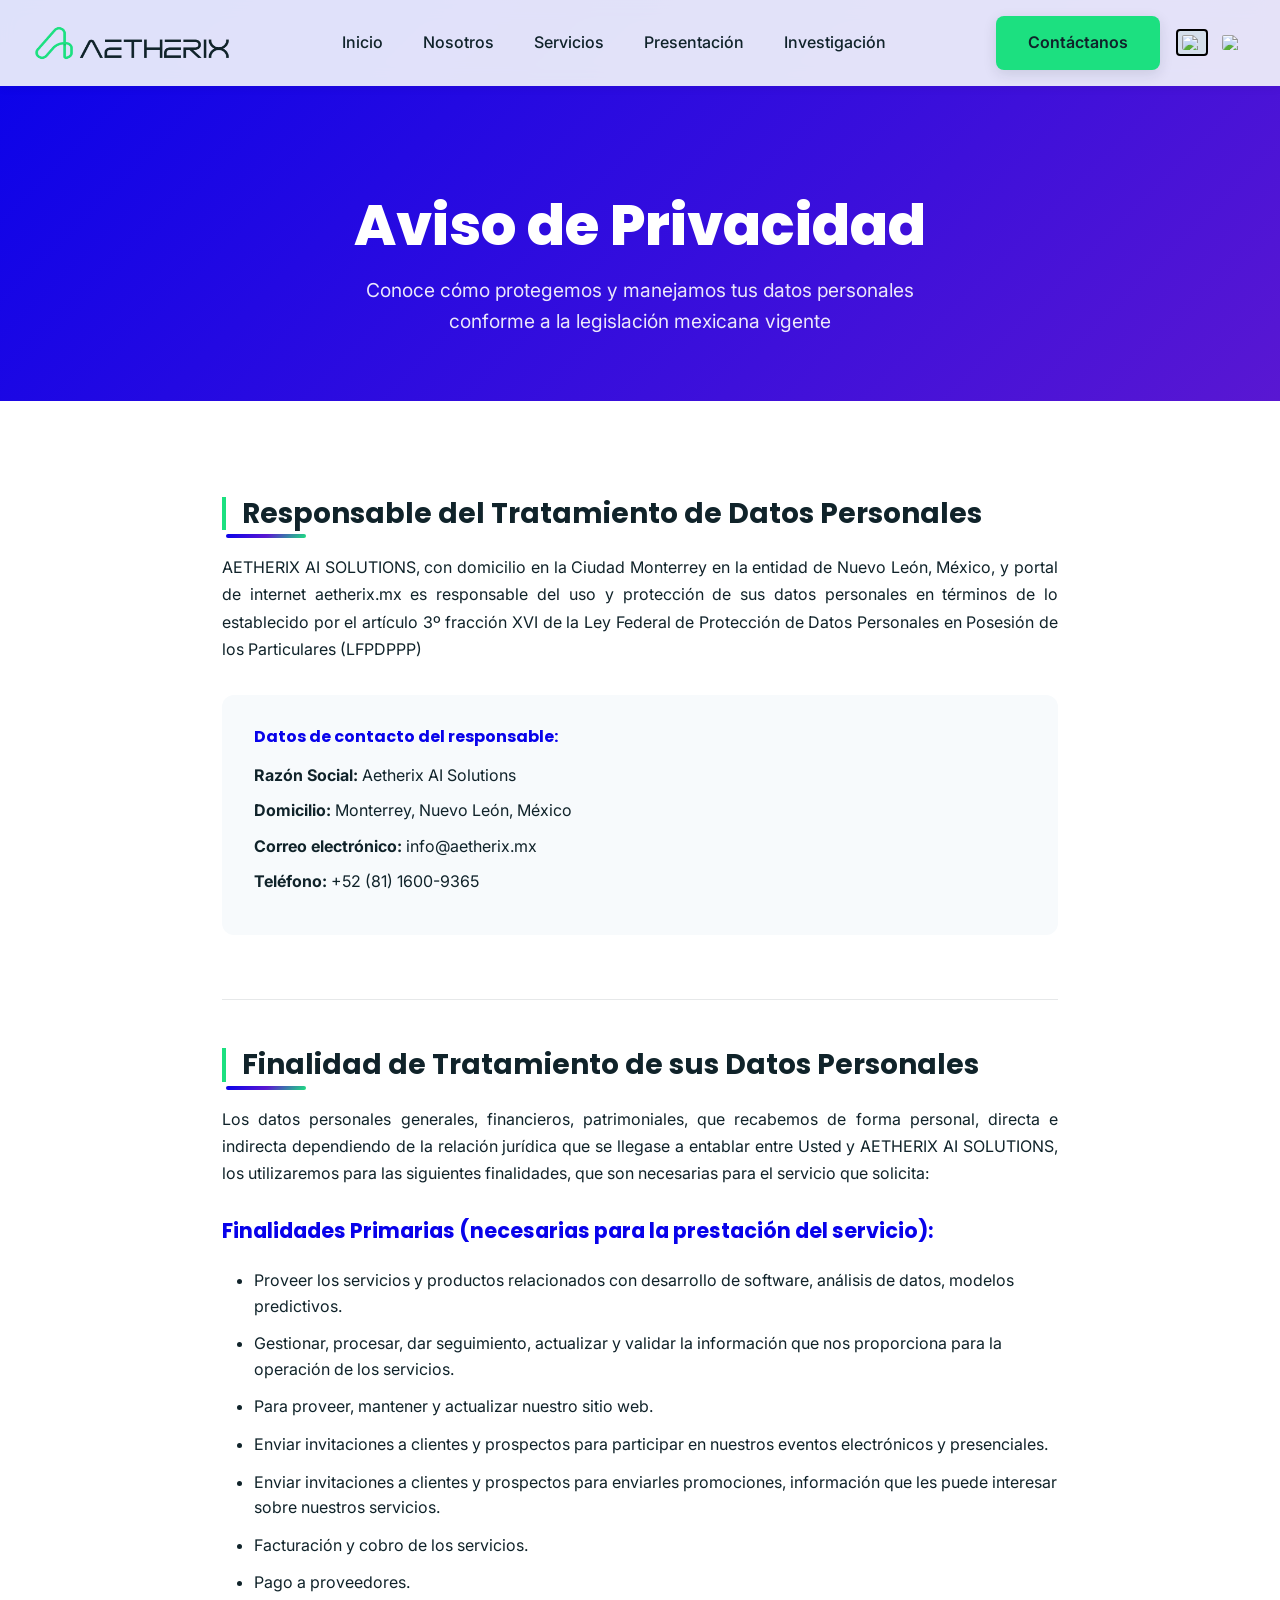
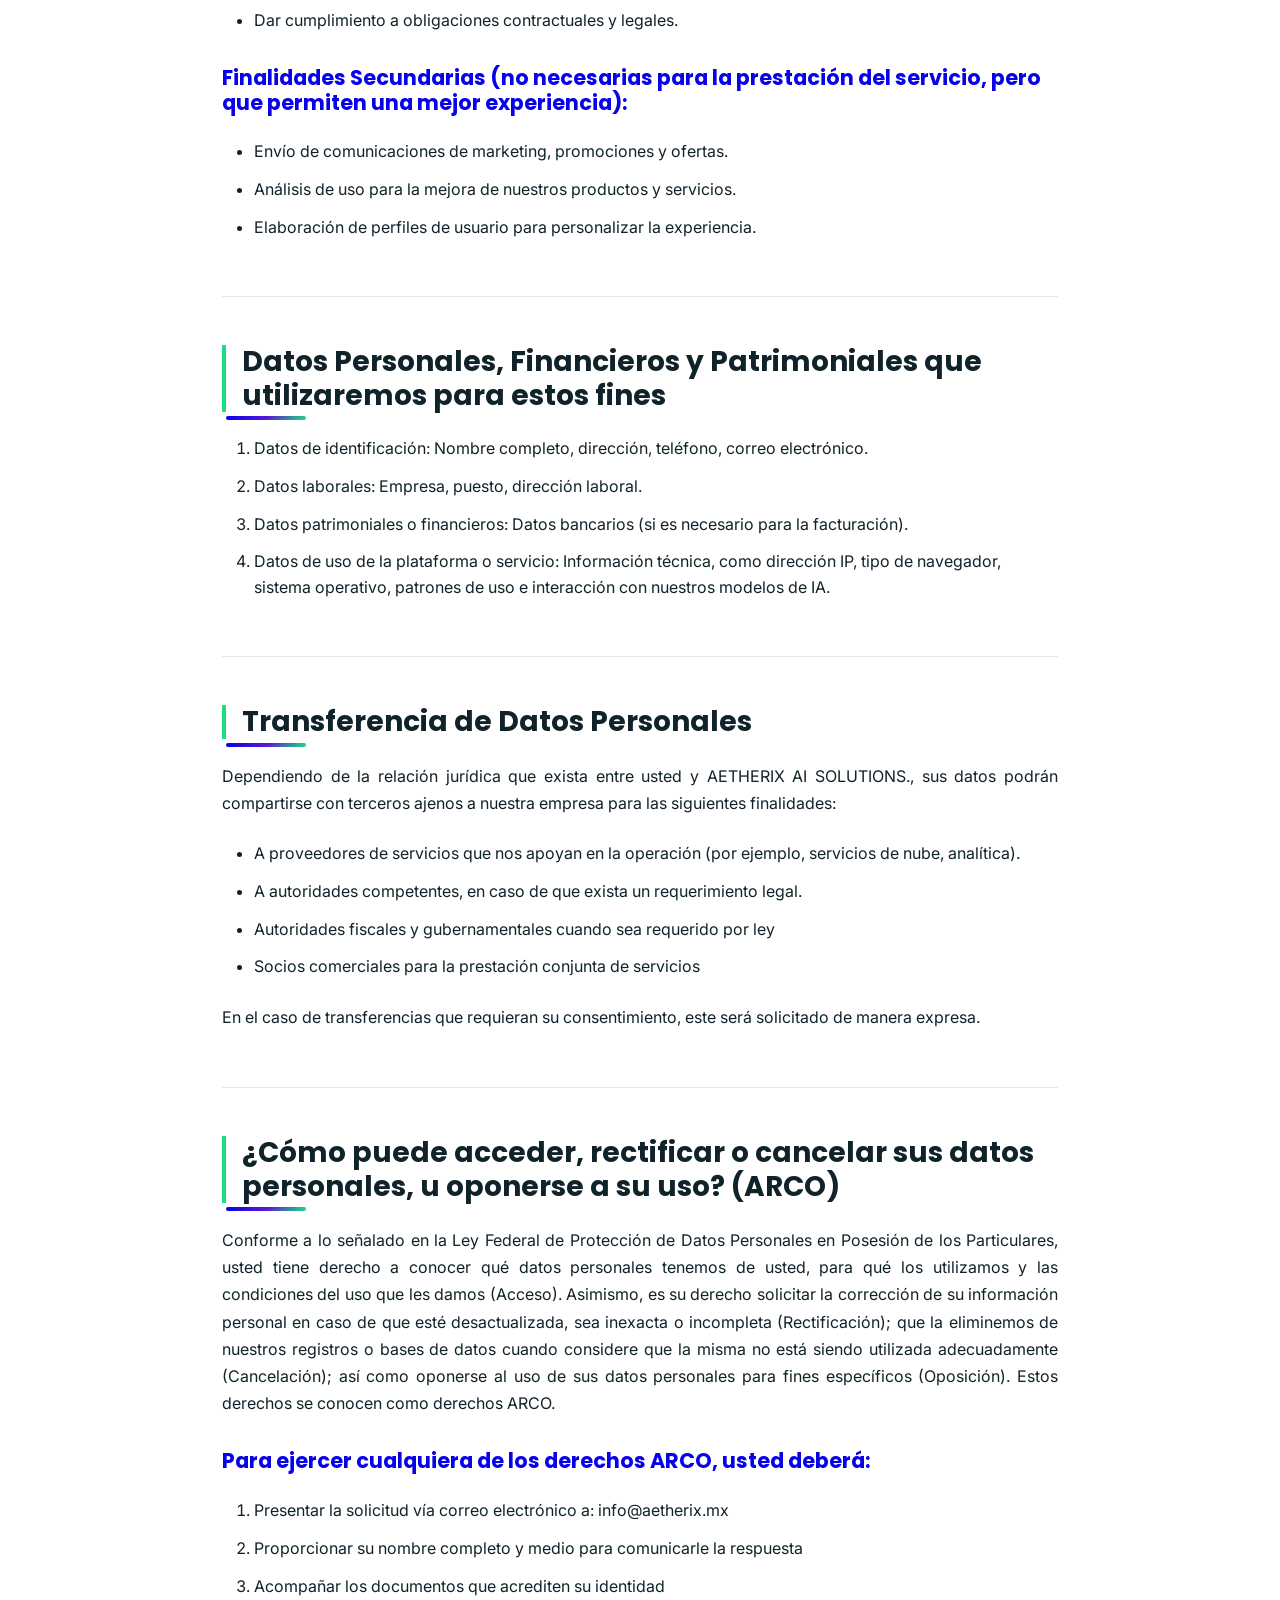
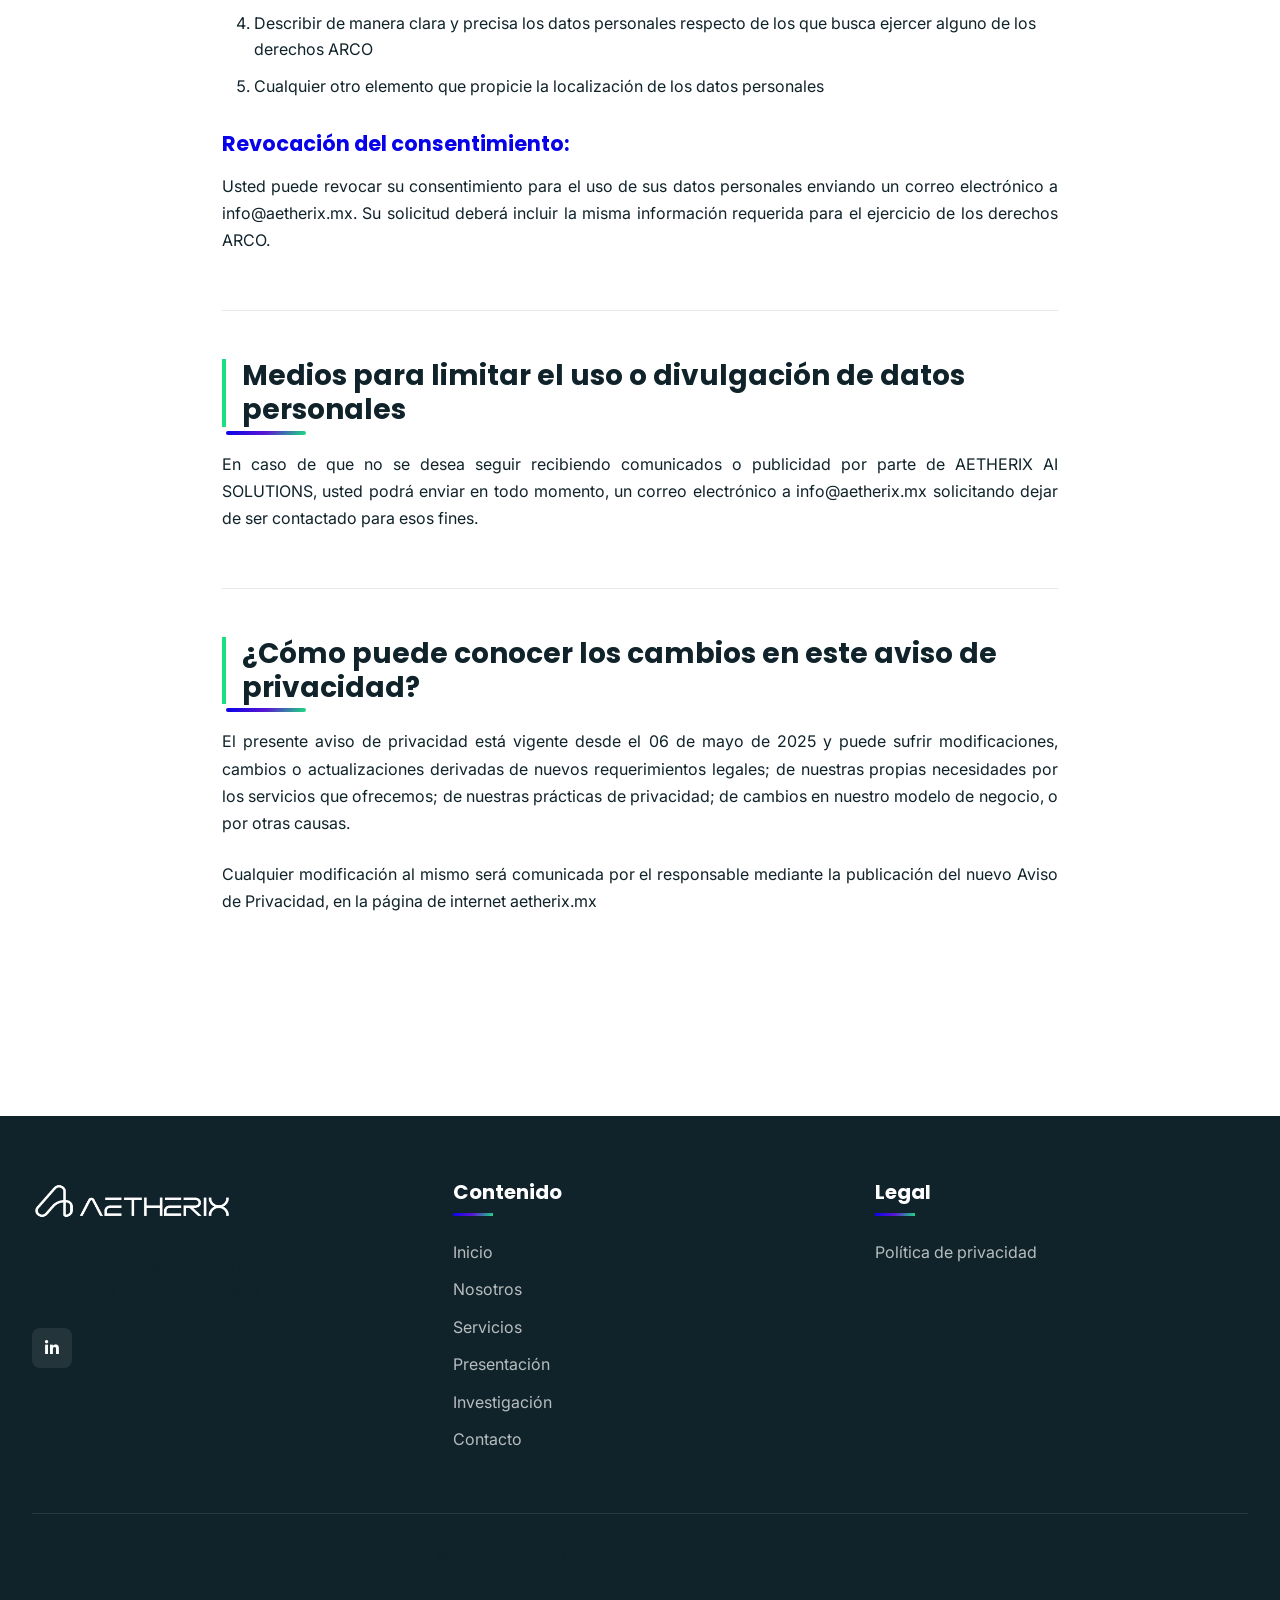
==== aviso-privacidad.html @ 209af601 "cambios aetherix" ====
<!DOCTYPE html>
<html lang="es-MX">
  <head>
    <meta charset="UTF-8" />
    <meta name="viewport" content="width=device-width, initial-scale=1.0" />
    <meta
      name="description"
      content="Aviso de Privacidad - Aetherix AI Solutions | Protección de datos personales conforme a la LFPDPPP"
    />
    <title>Aviso de Privacidad | Aetherix AI Solutions</title>

    <!-- Google Fonts -->
    <link rel="preconnect" href="https://fonts.googleapis.com" />
    <link rel="preconnect" href="https://fonts.gstatic.com" crossorigin />
    <link
      href="https://fonts.googleapis.com/css2?family=Poppins:wght@600;700;800&family=Inter:wght@400;500;600&display=swap"
      rel="stylesheet"
    />

    <!-- Font Awesome -->
    <link
      rel="stylesheet"
      href="https://cdnjs.cloudflare.com/ajax/libs/font-awesome/6.4.0/css/all.min.css"
    />

    <!-- Favicon -->
    <link
      rel="icon"
      type="image/png"
      href="images/01_Aetherix_Simoblo-Verde.png"
    />

    <link rel="stylesheet" href="css/index.css" />

    <style>
      /* Estilos específicos para el aviso de privacidad */
      .privacy-container {
        max-width: 900px;
        margin: 0 auto;
        padding: 0 2rem;
      }

      .privacy-header {
        text-align: center;
        padding: 12rem 0 4rem;
        background: linear-gradient(135deg, #0802ea 0%, #5917d2 100%);
        color: white;
        margin-bottom: 0;
      }

      .privacy-header h1 {
        font-size: clamp(2.5rem, 5vw, 3.5rem);
        margin-bottom: 1rem;
        color: white;
      }

      .privacy-header p {
        font-size: 1.2rem;
        opacity: 0.9;
        color: white;
        max-width: 600px;
        margin: 0 auto;
      }

      .privacy-content {
        padding: 6rem 0;
        background: var(--bg);
      }

      .privacy-section {
        margin-bottom: 3rem;
        padding-bottom: 2rem;
        border-bottom: 1px solid rgba(16, 35, 42, 0.1);
      }

      .privacy-section:last-child {
        border-bottom: none;
      }

      .privacy-section h2 {
        color: var(--brand-ink);
        font-size: 1.75rem;
        margin-bottom: 1.5rem;
        padding-left: 1rem;
        border-left: 4px solid var(--brand-mint);
      }

      .privacy-section h3 {
        color: var(--brand-blue);
        font-size: 1.3rem;
        margin: 2rem 0 1rem 0;
      }

      .privacy-section p {
        line-height: 1.7;
        margin-bottom: 1.5rem;
        text-align: justify;
        color: var(--brand-ink);
      }

      .privacy-section ul,
      .privacy-section ol {
        margin: 1.5rem 0;
        padding-left: 2rem;
      }

      .privacy-section li {
        margin-bottom: 0.75rem;
        line-height: 1.6;
        color: var(--brand-ink);
      }

      .highlight-box {
        background: linear-gradient(
          135deg,
          rgba(28, 224, 128, 0.05) 0%,
          rgba(8, 2, 234, 0.05) 100%
        );
        border-left: 4px solid var(--brand-mint);
        padding: 1.5rem;
        margin: 2rem 0;
        border-radius: 8px;
      }

      .contact-info {
        background: var(--bg-soft);
        padding: 2rem;
        border-radius: 12px;
        margin: 2rem 0;
      }

      .contact-info h4 {
        color: var(--brand-blue);
        margin-bottom: 1rem;
      }

      .contact-info p {
        margin-bottom: 0.5rem;
      }

      .privacy-nav {
        background: white;
        padding: 1rem;
        border-radius: 12px;
        box-shadow: var(--shadow-card);
        margin-bottom: 2rem;
      }

      .privacy-nav h4 {
        margin-bottom: 1rem;
        color: var(--brand-ink);
        font-size: 1rem;
      }

      .privacy-nav ul {
        list-style: none;
        padding: 0;
        margin: 0;
      }

      .privacy-nav li {
        margin-bottom: 0.5rem;
      }

      .privacy-nav a {
        color: var(--brand-slate);
        text-decoration: none;
        font-size: 0.9rem;
        display: block;
        padding: 0.5rem;
        border-radius: 6px;
        transition: var(--transition-base);
      }

      .privacy-nav a:hover {
        background: var(--bg-soft);
        color: var(--brand-blue);
      }

      @media (max-width: 768px) {
        .privacy-container {
          padding: 0 1.5rem;
        }

        .privacy-header {
          padding: 10rem 0 3rem;
        }

        .privacy-content {
          padding: 4rem 0;
        }
      }
    </style>
  </head>
  <body>
    <!-- Navbar -->
    <nav class="navbar">
      <div class="container navbar-container">
        <a href="index.html" class="navbar-logo">
          <img
            src="images/01_Aetherix_Full-Logo.png"
            alt="Aetherix AI Solutions"
            width="200"
            height="42"
          />
        </a>

        <div class="nav-links">
          <a href="index.html#inicio" data-translate="nav-inicio">Inicio</a>
          <a href="index.html#nosotros" data-translate="nav-nosotros"
            >Nosotros</a
          >
          <a href="index.html#servicios" data-translate="nav-servicios"
            >Servicios</a
          >
          <a href="index.html#casos" data-translate="nav-casos">Presentación</a>
          <a href="index.html#investigacion" data-translate="nav-investigacion"
            >Investigación</a
          >
        </div>

        <div class="nav-cta">
          <a
            href="index.html#contacto"
            class="btn btn-primary"
            data-translate="nav-contacto"
            >Contáctanos</a
          >
          <div class="language-switcher">
            <button class="lang-btn active" data-lang="es">
              <img
                src="https://flagcdn.com/w20/mx.png"
                alt="Español"
                width="20"
                height="15"
              />
            </button>
            <button class="lang-btn" data-lang="en">
              <img
                src="https://flagcdn.com/w20/us.png"
                alt="English"
                width="20"
                height="15"
              />
            </button>
          </div>
          <button class="mobile-menu-btn">
            <i class="fas fa-bars fa-lg"></i>
          </button>
        </div>
      </div>
    </nav>

    <!-- Privacy Header -->
    <section class="privacy-header">
      <div class="privacy-container">
        <h1 data-translate="privacy-title">Aviso de Privacidad</h1>
        <p data-translate="privacy-subtitle">
          Conoce cómo protegemos y manejamos tus datos personales conforme a la
          legislación mexicana vigente
        </p>
      </div>
    </section>

    <!-- Privacy Content -->
    <section class="privacy-content">
      <div class="privacy-container">
        <!-- Sección 1: Responsable -->
        <div id="responsable" class="privacy-section">
          <h2 data-translate="privacy-section-1-title">
            Responsable del Tratamiento de Datos Personales
          </h2>

          <p data-translate="privacy-section-1-p1">
            <strong>Aetherix AI Solutions</strong>, con domicilio en
            Guadalajara, Jalisco, México, es el responsable del uso y protección
            de sus datos personales, y al respecto le informamos lo siguiente:
          </p>

          <div class="contact-info">
            <h4 data-translate="privacy-contact-title">
              Datos de contacto del responsable:
            </h4>
            <p>
              <strong data-translate="privacy-contact-company"
                >Razón Social:</strong
              >
              Aetherix AI Solutions
            </p>
            <p>
              <strong data-translate="privacy-contact-address"
                >Domicilio:</strong
              >
              Monterrey, Nuevo León, México
            </p>
            <p>
              <strong data-translate="privacy-contact-email"
                >Correo electrónico:</strong
              >
              info@aetherix.mx
            </p>
            <p>
              <strong data-translate="privacy-contact-phone">Teléfono:</strong>
              +52 (81) 1600-9365
            </p>
          </div>
        </div>

        <!-- Sección 2: Datos recabados -->
        <div id="datos-recabados" class="privacy-section">
          <h2 data-translate="privacy-section-2-title">
            ¿Qué datos personales recabamos de usted?
          </h2>

          <p data-translate="privacy-section-2-p1">
            Para las finalidades señaladas en el presente aviso de privacidad,
            podemos recabar sus datos personales de distintas formas: cuando
            usted nos los proporciona directamente; cuando visita nuestro sitio
            web; cuando utiliza nuestros servicios, o cuando obtenemos
            información a través de otras fuentes que están permitidas por la
            ley.
          </p>

          <h3 data-translate="privacy-section-2-subtitle-1">
            Datos de identificación y contacto:
          </h3>
          <ul>
            <li data-translate="privacy-data-1">Nombre completo</li>
            <li data-translate="privacy-data-2">Correo electrónico</li>
            <li data-translate="privacy-data-3">Número telefónico</li>
            <li data-translate="privacy-data-4">Empresa u organización</li>
            <li data-translate="privacy-data-5">Cargo o puesto</li>
            <li data-translate="privacy-data-6">Dirección</li>
            <li data-translate="privacy-data-7">Dirección IP</li>
            <li data-translate="privacy-data-8">Tipo de navegador</li>
          </ul>

          <h3 data-translate="privacy-section-2-subtitle-2">
            Datos técnicos y de navegación:
          </h3>
          <ul>
            <li data-translate="privacy-data-9">Sistema operativo</li>
            <li data-translate="privacy-data-10">Páginas visitadas</li>
            <li data-translate="privacy-data-11">Tiempo de navegación</li>
          </ul>
        </div>

        <!-- Sección 3: Finalidades -->
        <div id="finalidades" class="privacy-section">
          <h2 data-translate="privacy-section-3-title">
            ¿Para qué fines utilizamos sus datos personales?
          </h2>

          <ol>
            <li data-translate="privacy-purpose-1">
              Proveer los servicios de inteligencia artificial y consultoría
              tecnológica solicitados
            </li>
            <li data-translate="privacy-purpose-2">
              Gestionar y dar seguimiento a proyectos de implementación de IA
            </li>
            <li data-translate="privacy-purpose-3">
              Facturación y cobranza de servicios
            </li>
            <li data-translate="privacy-purpose-4">
              Cumplir con obligaciones contractuales
            </li>
          </ol>
        </div>

        <!-- Sección 4: Transferencias -->
        <div id="transferencias" class="privacy-section">
          <h2 data-translate="privacy-section-4-title">
            ¿Con quién compartimos su información personal?
          </h2>

          <p data-translate="privacy-section-4-p1">
            Sus datos personales pueden ser compartidos dentro y fuera del país
            con las siguientes personas, empresas, organizaciones o autoridades
            distintas a nosotros, para los siguientes fines:
          </p>

          <ul>
            <li data-translate="privacy-transfer-1">
              Proveedores de servicios tecnológicos (hosting, almacenamiento en
              la nube)
            </li>
            <li data-translate="privacy-transfer-2">
              Empresas de servicios de pago y facturación
            </li>
            <li data-translate="privacy-transfer-3">
              Autoridades fiscales y gubernamentales cuando sea requerido por
              ley
            </li>
            <li data-translate="privacy-transfer-4">
              Socios comerciales para la prestación conjunta de servicios
            </li>
          </ul>

          <p data-translate="privacy-section-4-p2">
            Todas las transferencias se realizan con las medidas de seguridad
            apropiadas y, en el caso de transferencias internacionales,
            únicamente a países que proporcionan un nivel adecuado de protección
            o mediante la implementación de cláusulas contractuales estándar.
          </p>
        </div>

        <!-- Sección 5: Derechos ARCO -->
        <div id="derechos" class="privacy-section">
          <h2 data-translate="privacy-section-5-title">
            ¿Cuáles son sus derechos como titular de los datos personales?
          </h2>

          <p data-translate="privacy-section-5-p1">
            Usted tiene derecho a conocer qué datos personales tenemos de usted,
            para qué los utilizamos y las condiciones del uso que les damos
            (Acceso). Asimismo, es su derecho solicitar la corrección de su
            información personal en caso de que esté desactualizada, sea
            inexacta o incompleta (Rectificación); que la eliminemos de nuestros
            registros o bases de datos cuando considere que la misma no está
            siendo utilizada adecuadamente (Cancelación); así como oponerse al
            uso de sus datos personales para fines específicos (Oposición).
            Estos derechos se conocen como derechos ARCO.
          </p>

          <h3 data-translate="privacy-section-5-subtitle-1">
            Para ejercer cualquiera de los derechos ARCO, usted deberá:
          </h3>
          <ol>
            <li data-translate="privacy-arco-1">
              Presentar la solicitud vía correo electrónico a:
              privacidad@aetherix.mx
            </li>
            <li data-translate="privacy-arco-2">
              Proporcionar su nombre completo y medio para comunicarle la
              respuesta
            </li>
            <li data-translate="privacy-arco-3">
              Acompañar los documentos que acrediten su identidad
            </li>
            <li data-translate="privacy-arco-4">
              Describir de manera clara y precisa los datos personales respecto
              de los que busca ejercer alguno de los derechos ARCO
            </li>
            <li data-translate="privacy-arco-5">
              Cualquier otro elemento que propicie la localización de los datos
              personales
            </li>
          </ol>

          <h3 data-translate="privacy-section-5-subtitle-2">
            Revocación del consentimiento:
          </h3>
          <p data-translate="privacy-section-5-p3">
            Usted puede revocar su consentimiento para el uso de sus datos
            personales enviando un correo electrónico a privacidad@aetherix.mx.
            Su solicitud deberá incluir la misma información requerida para el
            ejercicio de los derechos ARCO.
          </p>
        </div>

        <!-- Sección 6: Uso de cookies -->
        <div class="privacy-section">
          <h2 data-translate="privacy-section-6-title">
            Uso de Cookies y Tecnologías de Seguimiento
          </h2>

          <p data-translate="privacy-section-6-p1">
            Le informamos que en nuestra página de internet utilizamos cookies,
            web beacons u otras tecnologías, a través de las cuales es posible
            monitorear su comportamiento como usuario de internet, así como
            brindarle un mejor servicio y experiencia al navegar en nuestra
            página.
          </p>
        </div>

        <!-- Sección 7: Medidas de seguridad -->
        <div class="privacy-section">
          <h2 data-translate="privacy-section-7-title">Medidas de Seguridad</h2>

          <p data-translate="privacy-section-7-p1">
            Hemos implementado medidas de seguridad administrativas, técnicas y
            físicas para proteger sus datos personales contra daño, pérdida,
            alteración, destrucción o el uso, acceso o tratamiento no
            autorizados.
          </p>

          <p data-translate="privacy-section-7-p2">
            Hemos implementado medidas de seguridad administrativas, técnicas y
            físicas para proteger sus datos personales contra daño, pérdida,
            alteración, destrucción o el uso, acceso o tratamiento no
            autorizados.
          </p>
        </div>
      </div>
    </section>

    <!-- Footer -->
    <footer class="footer">
      <div class="container">
        <div class="footer-grid">
          <div>
            <!-- LOGO FOOTER: REEMPLAZAR CON SVG/PNG REAL -->
            <img
              src="images/07_Aetherix_Blanco.png"
              alt="Aetherix AI Solutions"
              class="footer-logo"
              width="200"
              height="42"
            />
            <p data-translate="footer-description">
              Transformando el futuro empresarial con Inteligencia Artificial
              avanzada.
            </p>
            <div class="social-links">
              <a
                href="https://www.linkedin.com/company/aetherix-ai/"
                class="social-icon"
                target="_blank"
                rel="noopener noreferrer"
              >
                <i class="fab fa-linkedin-in"></i>
              </a>
              <!-- <a href="#" class="social-icon">
                <i class="fab fa-facebook-f"></i>
              </a>
              <a href="#" class="social-icon">
                <i class="fab fa-instagram"></i>
              </a> -->
            </div>
          </div>
          <div>
            <h4 class="footer-heading" data-translate="footer-services-title">
              Servicios
            </h4>
            <div class="footer-links">
              <a href="index.html#inicio" data-translate="nav-inicio">Inicio</a>
              <a href="index.html#nosotros" data-translate="nav-nosotros"
                >Nosotros</a
              >
              <a href="index.html#servicios" data-translate="nav-servicios"
                >Servicios</a
              >
              <a href="index.html#casos" data-translate="nav-casos"
                >Presentación</a
              >
              <a
                href="index.html#investigacion"
                data-translate="nav-investigacion"
                >Investigación</a
              >
              <a href="index.html#contacto" data-translate="footer-contact"
                >Contacto</a
              >
            </div>
          </div>

          <div>
            <h4 class="footer-heading" data-translate="footer-legal-title">
              Legal
            </h4>
            <div class="footer-links">
              <a href="aviso-privacidad.html" data-translate="footer-privacy"
                >Aviso de Privacidad</a
              >
            </div>
          </div>
        </div>

        <div class="footer-bottom">
          <p data-translate="footer-rights">
            © 2025 Aetherix AI Solutions. Todos los derechos reservados.
          </p>
        </div>
      </div>
    </footer>

    <script src="js/index.js"></script>
  </body>
</html>
---- css/index.css ----
/* Variables CSS */
:root {
    /* Paleta de marca */
    --brand-ink: #10232a;
    --brand-mint: #1ce080;
    --brand-blue: #0802ea;
    --brand-purple: #5917d2;
    --brand-slate: #767d89;
    --bg: #ffffff;
    --bg-soft: #f7fafc;

    /* Gradiente firma */
    --gradient-brand: linear-gradient(135deg,
            #0802ea 0%,
            #5917d2 50%,
            #1ce080 100%);
    --gradient-hero: linear-gradient(135deg, #0802ea 0%, #5917d2 100%);

    /* Tipografía */
    --font-heading: "Poppins", sans-serif;
    --font-body: "Inter", sans-serif;

    /* Sombras */
    --shadow-card: 0 10px 30px rgba(16, 35, 42, 0.08);
    --shadow-button: 0 4px 14px rgba(16, 35, 42, 0.12);
    --shadow-button-hover: 0 6px 20px rgba(16, 35, 42, 0.15);

    /* Transiciones */
    --transition-base: all 250ms cubic-bezier(0.2, 0.8, 0.2, 1);
    --transition-medium: all 320ms cubic-bezier(0.2, 0.8, 0.2, 1);
    --transition-fast: all 150ms cubic-bezier(0.2, 0.8, 0.2, 1);
    --transition-hover: transform 200ms cubic-bezier(0.2, 0.8, 0.2, 1),
        box-shadow 200ms cubic-bezier(0.2, 0.8, 0.2, 1);
}

/* Reset y estilos base */
* {
    margin: 0;
    padding: 0;
    box-sizing: border-box;
}

body {
    font-family: var(--font-body);
    color: var(--brand-ink);
    background-color: var(--bg);
    line-height: 1.6;
    overflow-x: hidden;
}

h1,
h2,
h3,
h4,
h5 {
    font-family: var(--font-heading);
    font-weight: 700;
    line-height: 1.2;
    margin-bottom: 1.5rem;
}

h1 {
    font-size: clamp(2.5rem, 5vw, 3.75rem);
    font-weight: 800;
}

h2 {
    font-size: clamp(2rem, 4vw, 3rem);
    margin-bottom: 2.5rem;
    position: relative;
}

h2:after {
    content: "";
    position: absolute;
    left: 0;
    bottom: -8px;
    width: 80px;
    height: 4px;
    background: var(--gradient-brand);
    border-radius: 2px;
}

h3 {
    font-size: clamp(1.5rem, 3vw, 2rem);
    margin-bottom: 1rem;
}

p {
    margin-bottom: 1.5rem;
    color: var(--brand-ink);
    font-weight: 400;
}

.text-lead {
    font-size: 1.25rem;
    font-weight: 500;
    opacity: 0.9;
}

.text-secondary {
    color: var(--brand-slate);
    font-weight: 400;
}

a {
    color: var(--brand-blue);
    text-decoration: none;
    transition: var(--transition-base);
}

a:hover {
    color: var(--brand-purple);
}

.container {
    width: 100%;
    max-width: 1280px;
    margin: 0 auto;
    padding: 0 2rem;
}

.section {
    padding: 6rem 0;
}

.section-header {
    text-align: center;
    margin-bottom: 4rem;
}

.section-header h2:after {
    left: 50%;
    transform: translateX(-50%);
}

.btn {
    display: inline-flex;
    align-items: center;
    justify-content: center;
    padding: 0.875rem 2rem;
    border-radius: 8px;
    font-family: var(--font-body);
    font-weight: 600;
    font-size: 1rem;
    cursor: pointer;
    transition: var(--transition-base);
    border: none;
    outline: none;
}

.btn-primary {
    background: var(--brand-mint);
    color: var(--brand-ink);
    box-shadow: var(--shadow-button);
}

.btn-primary:hover {
    background: #16c973;
    transform: translateY(-2px);
    box-shadow: var(--shadow-button-hover);
}

.btn-primary:focus {
    outline: 2px solid var(--brand-blue);
    outline-offset: 2px;
}

.btn-secondary {
    background: transparent;
    color: var(--brand-ink);
    border: 2px solid var(--brand-ink);
}

.btn-secondary:hover {
    background: rgba(16, 35, 42, 0.04);
    transform: translateY(-2px);
}

.btn-white {
    background: white;
    color: var(--brand-ink);
    box-shadow: var(--shadow-button);
}

.btn-white:hover {
    background: rgba(255, 255, 255, 0.9);
    transform: translateY(-2px);
    box-shadow: var(--shadow-button-hover);
}

.btn-gradient {
    background: var(--gradient-brand);
    color: white;
    box-shadow: var(--shadow-button);
    position: relative;
    overflow: hidden;
    z-index: 1;
}

.btn-gradient:before {
    content: "";
    position: absolute;
    top: 0;
    left: 0;
    width: 100%;
    height: 100%;
    background: rgba(255, 255, 255, 0.15);
    opacity: 0;
    transition: var(--transition-base);
    z-index: -1;
}

.btn-gradient:hover:before {
    opacity: 1;
}

.chip {
    display: inline-flex;
    padding: 0.375rem 0.875rem;
    border-radius: 50px;
    font-size: 0.875rem;
    font-weight: 500;
    background: var(--bg-soft);
    border: 1px solid rgba(16, 35, 42, 0.1);
}

.chip-gradient {
    border: 2px solid transparent;
    background-clip: padding-box;
    position: relative;
    background: var(--bg);
}

.chip-gradient:before {
    content: "";
    position: absolute;
    top: -2px;
    left: -2px;
    right: -2px;
    bottom: -2px;
    background: var(--gradient-brand);
    border-radius: 50px;
    z-index: -1;
}

.card {
    background: var(--bg);
    border-radius: 16px;
    overflow: hidden;
    transition: var(--transition-base);
    box-shadow: var(--shadow-card);
    height: 100%;
    display: flex;
    flex-direction: column;
}

.card:hover {
    transform: translateY(-8px);
    box-shadow: 0 20px 40px rgba(16, 35, 42, 0.12);
}

.card-img {
    width: 100%;
    height: 378px;
    object-fit: cover;
}

.card-content {
    padding: 1.75rem;
    flex: 1;
    display: flex;
    flex-direction: column;
}

.card-icon {
    width: 56px;
    height: 56px;
    margin-bottom: 1.5rem;
    display: flex;
    align-items: center;
    justify-content: center;
    background: var(--bg-soft);
    border-radius: 12px;
    transition: var(--transition-base);
}

.card:hover .card-icon {
    transform: translateY(-6px);
}

/* Animaciones */
@keyframes fadeUp {
    from {
        opacity: 0;
        transform: translateY(20px);
    }

    to {
        opacity: 1;
        transform: translateY(0);
    }
}

.fade-up {
    animation: fadeUp 700ms cubic-bezier(0.2, 0.8, 0.2, 1) forwards;
}

.fade-in {
    opacity: 0;
    transition: opacity 500ms ease,
        transform 500ms cubic-bezier(0.2, 0.8, 0.2, 1);
}

.fade-in.appear {
    opacity: 1;
}

/* Navbar */
.navbar {
    position: fixed;
    top: 0;
    left: 0;
    width: 100%;
    z-index: 1000;
    background: rgba(247, 250, 252, 0.9);
    backdrop-filter: blur(10px);
    padding: 1rem 0;
    transition: var(--transition-base);
    box-shadow: 0 2px 10px rgba(16, 35, 42, 0.05);
}

.navbar.scrolled {
    padding: 0.75rem 0;
}

.navbar-container {
    display: flex;
    justify-content: space-between;
    align-items: center;
}

.navbar-logo {
    height: 42px;
}

.nav-links {
    display: flex;
    gap: 2.5rem;
    align-items: center;
}

.nav-links a {
    color: var(--brand-ink);
    font-weight: 500;
    font-size: 1rem;
    position: relative;
}

.nav-links a:after {
    content: "";
    position: absolute;
    bottom: -4px;
    left: 0;
    width: 0;
    height: 2px;
    background: var(--gradient-brand);
    transition: var(--transition-base);
}

.nav-links a:hover:after,
.nav-links a.active:after {
    width: 100%;
}

.nav-cta {
    display: flex;
    gap: 1rem;
    align-items: center;
}

.language-switcher {
    display: flex;
    gap: 0.5rem;
    align-items: center;
}

.lang-btn {
    background: none;
    border: 2px solid transparent;
    border-radius: 4px;
    padding: 4px;
    cursor: pointer;
    transition: all 0.3s ease;
    display: flex;
    align-items: center;
    justify-content: center;
}

.lang-btn:hover {
    border-color: var(--brand-green);
}

.lang-btn.active {
    border-color: var(--brand-green);
    background-color: rgba(80, 200, 120, 0.1);
}

.lang-btn img {
    border-radius: 2px;
}

.mobile-menu-btn {
    display: none;
    background: none;
    border: none;
    cursor: pointer;
    color: var(--brand-ink);
}

/* Hero Section */
.hero {
    padding: 15rem 0 10rem;
    position: relative;
    overflow: hidden;
    color: white;
    min-height: 100vh;
    display: flex;
    align-items: center;
}

/* Video Background */
.hero-video {
    position: absolute;
    top: 0;
    left: 0;
    width: 100%;
    height: 100%;
    object-fit: cover;
    z-index: 1;
}

/* Overlay para mejorar legibilidad */
.hero-overlay {
    position: absolute;
    top: 0;
    left: 0;
    width: 100%;
    height: 100%;
    background: rgba(10, 2, 234, 0.712);
    /* Overlay azul semitransparente */
    opacity: 0.5;
    z-index: 2;
}

.hero-content {
    display: flex;
    align-items: center;
    justify-content: center;
    gap: 4rem;
    position: relative;
    z-index: 3;
}

.hero-text {
    flex: 1;
    text-align: center;
    max-width: 1500px;
    animation: fadeUp 800ms 100ms cubic-bezier(0.2, 0.8, 0.2, 1) forwards;
    opacity: 0;
}

.hero-text h1 {
    font-size: clamp(3.5rem, 7vw, 5.5rem);
    font-weight: 800;
    line-height: 1.1;
    margin-bottom: 2rem;
    color: white;
}

.hero-text .text-lead {
    font-size: clamp(1.4rem, 3vw, 2rem);
    font-weight: 500;
    line-height: 1.4;
    margin-bottom: 3rem;
    color: rgba(255, 255, 255, 0.9);
}

.hero-cta {
    display: flex;
    gap: 1.5rem;
    margin-top: 3rem;
    justify-content: center;
    flex-wrap: wrap;
}

.hero-cta .btn {
    font-size: 1.2rem;
    padding: 1rem 2.5rem;
    font-weight: 600;
    border-radius: 50px;
    min-width: 200px;
}

.hero-badges {
    display: flex;
    flex-wrap: wrap;
    gap: 1rem;
    margin-top: 3rem;
    justify-content: center;
}

.hero-badges .chip {
    background: rgba(255, 255, 255, 0.15);
    color: white;
    border: 1px solid rgba(255, 255, 255, 0.2);
    font-size: 1rem;
    padding: 0.75rem 1.5rem;
}

/* Value Propositions */
.value-props {
    background: var(--bg);
}

.props-grid {
    display: grid;
    grid-template-columns: repeat(auto-fit, minmax(250px, 1fr));
    gap: 2.5rem;
}

.prop-card {
    text-align: center;
    padding: 2rem;
    border-radius: 16px;
    transition: var(--transition-base);
}

.prop-card:hover {
    background: var(--bg-soft);
}

.prop-icon {
    width: 64px;
    height: 64px;
    margin: 0 auto 1.5rem;
    display: flex;
    align-items: center;
    justify-content: center;
    background: var(--bg-soft);
    border-radius: 16px;
}

/* Services */
.services {
    background: var(--bg-soft);
}

.services-grid {
    display: grid;
    grid-template-columns: repeat(auto-fit, minmax(320px, 1fr));
    gap: 2.5rem;
}

/* Success Cases */
.cases-grid {
    display: grid;
    grid-template-columns: repeat(auto-fit, minmax(320px, 1fr));
    gap: 2.5rem;
}

.case-kpi {
    font-size: 2rem;
    font-weight: 800;
    color: var(--brand-mint);
    margin: 1rem 0;
}

/* Research */
.research {
    background: var(--bg-soft);
}

.research-content {
    display: flex;
    align-items: center;
    gap: 4rem;
}

.research-text {
    flex: 1;
}

.research-image {
    flex: 1;
}

.research-image img {
    width: 100%;
    border-radius: 16px;
    box-shadow: var(--shadow-card);
}

/* Team */
.team-grid {
    display: grid;
    grid-template-columns: repeat(auto-fit, minmax(260px, 1fr));
    gap: 2.5rem;
}

.team-member {
    text-align: center;
}

.team-photo {
    width: 160px;
    height: 160px;
    border-radius: 50%;
    margin: 0 auto 1.5rem;
    overflow: hidden;
    border: 4px solid var(--bg);
    box-shadow: var(--shadow-card);
}

.team-photo img {
    width: 100%;
    height: 100%;
    object-fit: cover;
    transition: transform 200ms cubic-bezier(0.2, 0.8, 0.2, 1);
}

/* Enhanced Team Interactivity */
.clickable-leader {
    cursor: pointer;
    transition: var(--transition-hover);
    position: relative;
    overflow: visible;
    will-change: transform;
}

.clickable-leader:hover {
    transform: translateY(-8px);
    box-shadow: 0 15px 40px rgba(16, 35, 42, 0.15);
}

.team-photo {
    position: relative;
    overflow: hidden;
    transform: translateZ(0);
    /* Force hardware acceleration */
    will-change: transform;
}

.hover-overlay {
    position: absolute;
    top: 0;
    left: 0;
    right: 0;
    bottom: 0;
    background: linear-gradient(135deg,
            rgba(8, 2, 234, 0.9) 0%,
            rgba(89, 23, 210, 0.9) 100%);
    display: flex;
    flex-direction: column;
    align-items: center;
    justify-content: center;
    opacity: 0;
    transition: opacity 150ms cubic-bezier(0.2, 0.8, 0.2, 1);
    color: white;
    font-weight: 600;
    border-radius: 50%;
    will-change: opacity;
}

.hover-overlay i {
    font-size: 1.5rem;
    margin-bottom: 0.5rem;
}

.hover-overlay span {
    font-size: 0.875rem;
    text-transform: uppercase;
    letter-spacing: 0.5px;
}

.clickable-leader:hover .hover-overlay {
    opacity: 1;
}

.clickable-leader:hover .team-photo img {
    transform: scale(1.1);
}

/* Premium Modal */
.leader-modal {
    position: fixed;
    top: 0;
    left: 0;
    width: 100%;
    height: 100%;
    z-index: 9999;
    display: none;
    opacity: 0;
    visibility: hidden;
    transition: all 0.4s cubic-bezier(0.23, 1, 0.32, 1);
}

.leader-modal.active {
    display: flex;
    opacity: 1;
    visibility: visible;
}

.modal-backdrop {
    position: absolute;
    top: 0;
    left: 0;
    width: 100%;
    height: 100%;
    background: rgba(16, 35, 42, 0.8);
    backdrop-filter: blur(10px);
    animation: backdropFadeIn 0.4s ease-out;
}

.modal-content {
    position: relative;
    margin: auto;
    max-width: 800px;
    width: 90%;
    max-height: 90vh;
    background: white;
    border-radius: 24px;
    overflow: hidden;
    box-shadow: 0 25px 100px rgba(16, 35, 42, 0.3);
    animation: modalSlideIn 0.5s cubic-bezier(0.23, 1, 0.32, 1);
    position: relative;
}

.modal-close {
    position: absolute;
    top: 1.5rem;
    right: 1.5rem;
    width: 40px;
    height: 40px;
    background: rgba(255, 255, 255, 0.9);
    border: none;
    border-radius: 50%;
    display: flex;
    align-items: center;
    justify-content: center;
    cursor: pointer;
    transition: var(--transition-base);
    z-index: 10;
    backdrop-filter: blur(10px);
}

.modal-close:hover {
    background: white;
    transform: scale(1.1);
}

.modal-close i {
    font-size: 1.2rem;
    color: var(--brand-ink);
}

/* Modal Body Styles */
.modal-body {
    padding: 3rem;
    overflow-y: auto;
    max-height: 90vh;
}

.modal-header {
    text-align: center;
    margin-bottom: 2.5rem;
    position: relative;
}

.modal-header::before {
    content: "";
    position: absolute;
    top: -3rem;
    left: 0;
    right: 0;
    height: 6px;
    background: var(--gradient-brand);
}

.modal-avatar {
    width: 120px;
    height: 120px;
    border-radius: 50%;
    margin: 0 auto 1.5rem;
    overflow: hidden;
    border: 4px solid white;
    box-shadow: 0 10px 30px rgba(16, 35, 42, 0.2);
}

.modal-avatar img {
    width: 100%;
    height: 100%;
    object-fit: cover;
}

.modal-name {
    font-size: 2.2rem;
    font-weight: 700;
    background: var(--gradient-brand);
    -webkit-background-clip: text;
    -webkit-text-fill-color: transparent;
    background-clip: text;
    margin-bottom: 0.5rem;
}

.modal-title {
    font-size: 1.2rem;
    color: var(--brand-slate);
    font-weight: 500;
    margin-bottom: 1rem;
}

.modal-subtitle {
    font-size: 1.1rem;
    color: var(--brand-slate);
    font-style: italic;
    margin-bottom: 2rem;
}

.modal-description {
    font-size: 1.1rem;
    line-height: 1.7;
    color: var(--brand-ink);
    margin-bottom: 2.5rem;
    text-align: justify;
}

.expertise-section {
    margin-bottom: 2.5rem;
}

.expertise-section h4 {
    font-size: 1.3rem;
    font-weight: 600;
    margin-bottom: 1.5rem;
    color: var(--brand-ink);
}

.expertise-grid {
    display: grid;
    grid-template-columns: repeat(auto-fit, minmax(200px, 1fr));
    gap: 1rem;
}

.expertise-item {
    display: flex;
    align-items: center;
    padding: 1rem;
    background: rgba(28, 224, 128, 0.08);
    border-radius: 12px;
    border-left: 3px solid var(--brand-mint);
    transition: var(--transition-base);
}

.expertise-item:hover {
    background: rgba(28, 224, 128, 0.12);
    transform: translateX(5px);
}

.expertise-item i {
    color: var(--brand-blue);
    margin-right: 0.75rem;
    font-size: 1.2rem;
}

.expertise-item span {
    font-weight: 500;
    color: var(--brand-ink);
}

.achievements-section {
    background: linear-gradient(135deg,
            rgba(8, 2, 234, 0.04) 0%,
            rgba(28, 224, 128, 0.04) 100%);
    padding: 2rem;
    border-radius: 16px;
    margin-bottom: 2rem;
    border-left: 4px solid var(--brand-blue);
}

.achievements-section h4 {
    font-size: 1.3rem;
    font-weight: 600;
    margin-bottom: 1.5rem;
    color: var(--brand-ink);
}

.achievements-list {
    list-style: none;
    padding: 0;
    margin: 0;
}

.achievements-list li {
    padding: 0.75rem 0;
    position: relative;
    padding-left: 2rem;
    color: var(--brand-ink);
    line-height: 1.6;
    border-bottom: 1px solid rgba(28, 224, 128, 0.1);
}

.achievements-list li:last-child {
    border-bottom: none;
}

.achievements-list li::before {
    content: "✓";
    position: absolute;
    left: 0;
    top: 0.75rem;
    color: var(--brand-mint);
    font-weight: bold;
    font-size: 1.1rem;
}

.modal-linkedin {
    text-align: center;
    padding-top: 2rem;
    border-top: 1px solid rgba(28, 224, 128, 0.1);
}

.linkedin-btn {
    display: inline-flex;
    align-items: center;
    padding: 1rem 2rem;
    background: linear-gradient(135deg,
            var(--brand-blue) 0%,
            var(--brand-purple) 100%);
    color: white;
    text-decoration: none;
    border-radius: 50px;
    font-weight: 600;
    transition: var(--transition-base);
    box-shadow: var(--shadow-button);
    font-size: 1.1rem;
}

.linkedin-btn:hover {
    transform: translateY(-2px);
    box-shadow: var(--shadow-button-hover);
    color: white;
}

.linkedin-btn i {
    margin-right: 0.75rem;
    font-size: 1.2rem;
}

/* Animations */
@keyframes backdropFadeIn {
    from {
        opacity: 0;
    }

    to {
        opacity: 1;
    }
}

@keyframes modalSlideIn {
    from {
        opacity: 0;
        transform: scale(0.8) translateY(50px);
    }

    to {
        opacity: 1;
        transform: scale(1) translateY(0);
    }
}

.team-social {
    margin-top: 1rem;
    display: flex;
    justify-content: center;
}

/* Integrations */
.integrations {
    background: var(--bg-soft);
    padding: 4rem 0;
}

.logos-grid {
    display: grid;
    grid-template-columns: repeat(auto-fit, minmax(120px, 1fr));
    gap: 2rem 2.5rem;
    justify-items: center;
    align-items: center;
    opacity: 0.7;
    padding: 1rem 0;
}

.logo-item {
    display: flex;
    align-items: center;
    justify-content: center;
    height: 60px;
    max-width: 160px;
    width: 100%;
    padding: 0.5rem 1rem;
    background: none;
}

.logo-item img {
    max-height: 48px;
    max-width: 120px;
    width: auto;
    height: auto;
    object-fit: contain;
    filter: grayscale(0.2) contrast(1.1);
    transition: filter 0.2s;
}

.logo-item img:hover {
    filter: grayscale(0) contrast(1.2) drop-shadow(0 2px 8px rgba(8, 2, 234, 0.08));
}

/* CTA Section */
.cta-section {
    background: var(--gradient-brand);
    color: white;
    padding: 6rem 0;
    text-align: center;
}

.cta-section h2 {
    color: white;
    margin-bottom: 1.5rem;
}

.cta-section h2:after {
    background: white;
    left: 50%;
    transform: translateX(-50%);
}

.cta-section p {
    color: rgba(255, 255, 255, 0.85);
    max-width: 600px;
    margin: 0 auto 2.5rem;
}

/* Contact */
.contact-container {
    display: flex;
    gap: 4rem;
}

.contact-info {
    flex: 1;
}

.contact-form {
    flex: 1;
}

.form-group {
    margin-bottom: 1.5rem;
}

.form-label {
    display: block;
    margin-bottom: 0.5rem;
    font-weight: 500;
}

.form-control {
    width: 100%;
    padding: 0.875rem 1rem;
    border: 1px solid rgba(16, 35, 42, 0.15);
    border-radius: 8px;
    font-family: var(--font-body);
    font-size: 1rem;
    transition: var(--transition-base);
}

.form-control:focus {
    outline: none;
    border-color: var(--brand-blue);
    box-shadow: 0 0 0 3px rgba(8, 2, 234, 0.15);
}

.form-check {
    display: flex;
    align-items: flex-start;
    gap: 0.75rem;
    margin-bottom: 1.5rem;
}

.form-check input {
    margin-top: 0.25rem;
}

/* Footer */
.footer {
    background: var(--brand-ink);
    color: white;
    padding: 4rem 0 2rem;
}

.footer-grid {
    display: grid;
    grid-template-columns: repeat(auto-fit, minmax(200px, 1fr));
    gap: 3rem;
    margin-bottom: 3rem;
}

.footer-logo {
    height: 42px;
    margin-bottom: 1.5rem;
}

.footer-heading {
    color: white;
    font-size: 1.25rem;
    margin-bottom: 1.5rem;
    position: relative;
    padding-bottom: 0.75rem;
}

.footer-heading:after {
    content: "";
    position: absolute;
    bottom: 0;
    left: 0;
    width: 40px;
    height: 3px;
    background: var(--gradient-brand);
}

.footer-links a {
    display: block;
    color: rgba(255, 255, 255, 0.7);
    margin-bottom: 0.75rem;
    transition: var(--transition-base);
}

.footer-links a:hover {
    color: var(--brand-mint);
}

.footer-bottom {
    border-top: 1px solid rgba(255, 255, 255, 0.1);
    padding-top: 2rem;
    text-align: center;
    color: rgba(255, 255, 255, 0.6);
    font-size: 0.875rem;
}

.social-links {
    display: flex;
    gap: 1rem;
    margin-top: 1rem;
}

.social-icon {
    width: 40px;
    height: 40px;
    display: flex;
    align-items: center;
    justify-content: center;
    background: rgba(255, 255, 255, 0.08);
    border-radius: 8px;
    transition: var(--transition-base);
    color: white;
}

.social-icon:hover {
    background: var(--brand-blue);
    transform: translateY(-2px);
    color: white;
}

/* Sticky CTA */
.sticky-cta {
    position: fixed;
    bottom: 2rem;
    right: 2rem;
    z-index: 999;
    display: flex;
    gap: 1rem;
}

.whatsapp-btn {
    width: 56px;
    height: 56px;
    border-radius: 50%;
    background: #25d366;
    display: flex;
    align-items: center;
    justify-content: center;
    box-shadow: var(--shadow-button);
    transition: var(--transition-base);
    animation: pulse 2s infinite;
}

.whatsapp-btn:hover {
    transform: translateY(-3px) scale(1.05);
    box-shadow: 0 10px 25px rgba(37, 211, 102, 0.3);
}

@keyframes pulse {
    0% {
        box-shadow: 0 0 0 0 rgba(37, 211, 102, 0.4);
    }

    70% {
        box-shadow: 0 0 0 12px rgba(37, 211, 102, 0);
    }

    100% {
        box-shadow: 0 0 0 0 rgba(37, 211, 102, 0);
    }
}

/* Responsive Design */
@media (max-width: 1200px) {
    .hero-content {
        gap: 3rem;
    }

    .research-content {
        gap: 3rem;
    }
}

@media (max-width: 1024px) {

    .hero-content,
    .research-content {
        flex-direction: column;
    }

    .hero-text {
        text-align: center;
    }

    .hero-cta,
    .hero-badges {
        justify-content: center;
    }
}

@media (max-width: 900px) {
    .contact-container {
        flex-direction: column;
    }

    .team-grid {
        grid-template-columns: repeat(auto-fit, minmax(220px, 1fr));
    }
}

@media (max-width: 768px) {
    .section {
        padding: 4rem 0;
    }

    /* Ocultar botones de WhatsApp, Agendar demo y Contáctanos en móvil */
    .sticky-cta,
    .btn-primary[href*="contacto"],
    .btn-primary[href*="Agendar"],
    .btn.btn-primary,
    .whatsapp-btn {
        display: none !important;
    }

    .nav-links {
        display: none;
        position: absolute;
        top: 100%;
        left: 0;
        width: 100%;
        background: white;
        flex-direction: column;
        padding: 2rem;
        box-shadow: 0 10px 20px rgba(0, 0, 0, 0.1);
        gap: 1.5rem;
    }

    .nav-links.active {
        display: flex;
    }

    .mobile-menu-btn {
        display: block;
        z-index: 1001;
    }

    .language-switcher {
        gap: 0.3rem;
    }

    .lang-btn {
        padding: 2px;
    }

    .lang-btn img {
        width: 16px;
        height: 12px;
    }

    .hero {
        padding: 9rem 0 4rem;
        min-height: 80vh;
    }

    /* Ajustar overlay en móvil para mejor legibilidad */
    .hero-overlay {
        background: rgba(8, 2, 234, 0.8);
    }

    .hero-cta {
        flex-direction: column;
    }

    .hero-badges {
        justify-content: center;
    }

    .sticky-cta {
        bottom: 1rem;
        right: 1rem;
    }

    .sticky-cta .btn {
        padding: 0.75rem 1.5rem;
        font-size: 0.9rem;
    }

    .whatsapp-btn {
        width: 48px;
        height: 48px;
    }

    .footer-grid {
        grid-template-columns: 1fr;
        gap: 2rem;
    }
}

@media (max-width: 576px) {
    .container {
        padding: 0 1.5rem;
    }

    .section-header h2:after {
        left: 50%;
        transform: translateX(-50%);
    }

    .hero-text h1 {
        font-size: 2.2rem;
    }

    .hero-cta .btn {
        width: 100%;
    }

    /* En dispositivos muy pequeños, usar gradiente en lugar de video para mejor rendimiento */
    .hero-video {
        display: none;
    }

    .hero {
        background: var(--gradient-hero);
    }

    .hero-overlay {
        background: rgba(8, 2, 234, 0.3);
        /* Overlay más sutil sin video */
    }

    .props-grid,
    .services-grid,
    .cases-grid,
    .team-grid {
        grid-template-columns: 1fr;
    }

    /* Modal responsive */
    .modal-content {
        width: 95%;
        margin: 1rem auto;
        max-height: 95vh;
    }

    .modal-body {
        padding: 2rem 1.5rem;
    }

    .modal-name {
        font-size: 1.8rem;
    }

    .modal-avatar {
        width: 100px;
        height: 100px;
    }

    .expertise-grid {
        grid-template-columns: 1fr;
    }

    .modal-close {
        top: 1rem;
        right: 1rem;
        width: 35px;
        height: 35px;
    }

    .card {
        max-width: 400px;
        margin: 0 auto;
    }

    .cta-section {
        padding: 4rem 0;
    }

    .sticky-cta {
        flex-direction: column;
        bottom: 1rem;
        right: 1rem;
    }

    .sticky-cta .btn {
        width: auto;
    }
}

@media (max-width: 400px) {
    .container {
        padding: 0 1rem;
    }

    .hero {
        padding: 8rem 0 3rem;
    }

    .hero-text h1 {
        font-size: 2rem;
    }

    .text-lead {
        font-size: 1.1rem;
    }

    .hero-badges {
        flex-direction: column;
        align-items: center;
    }
}
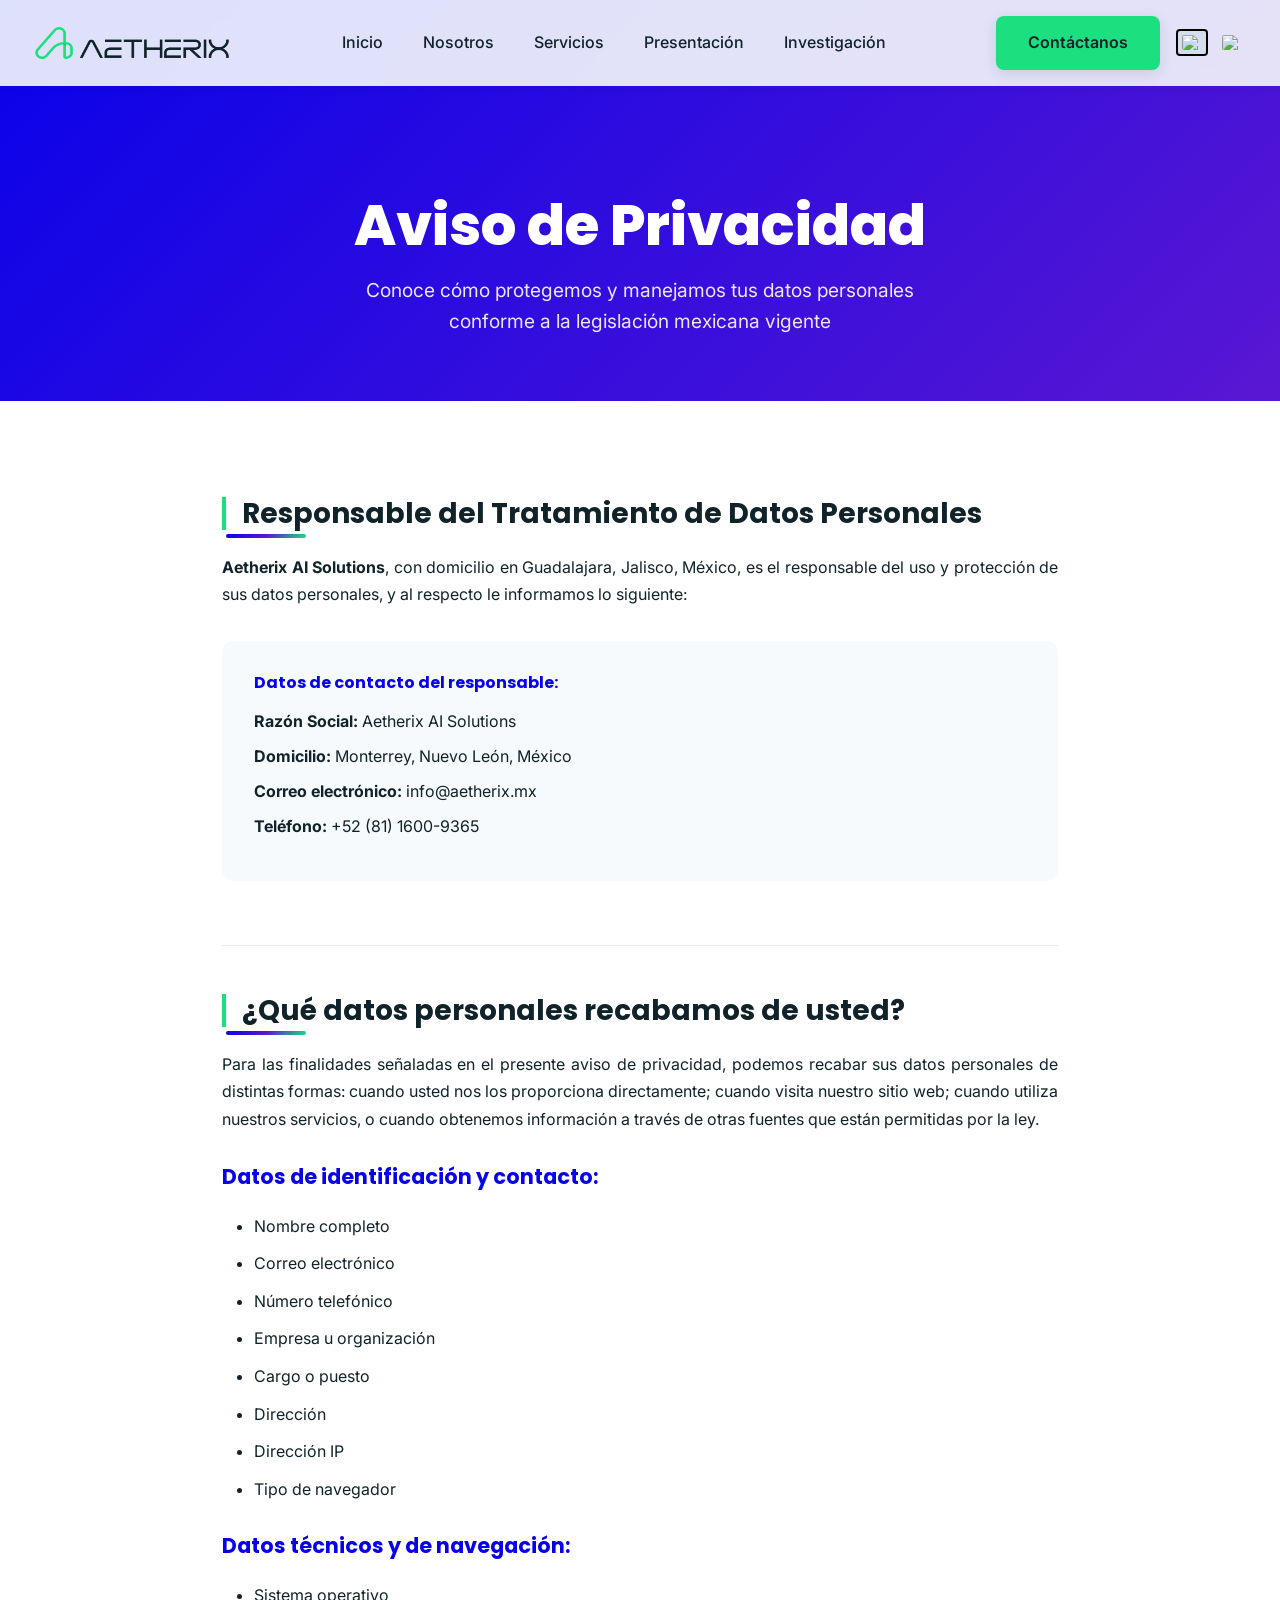
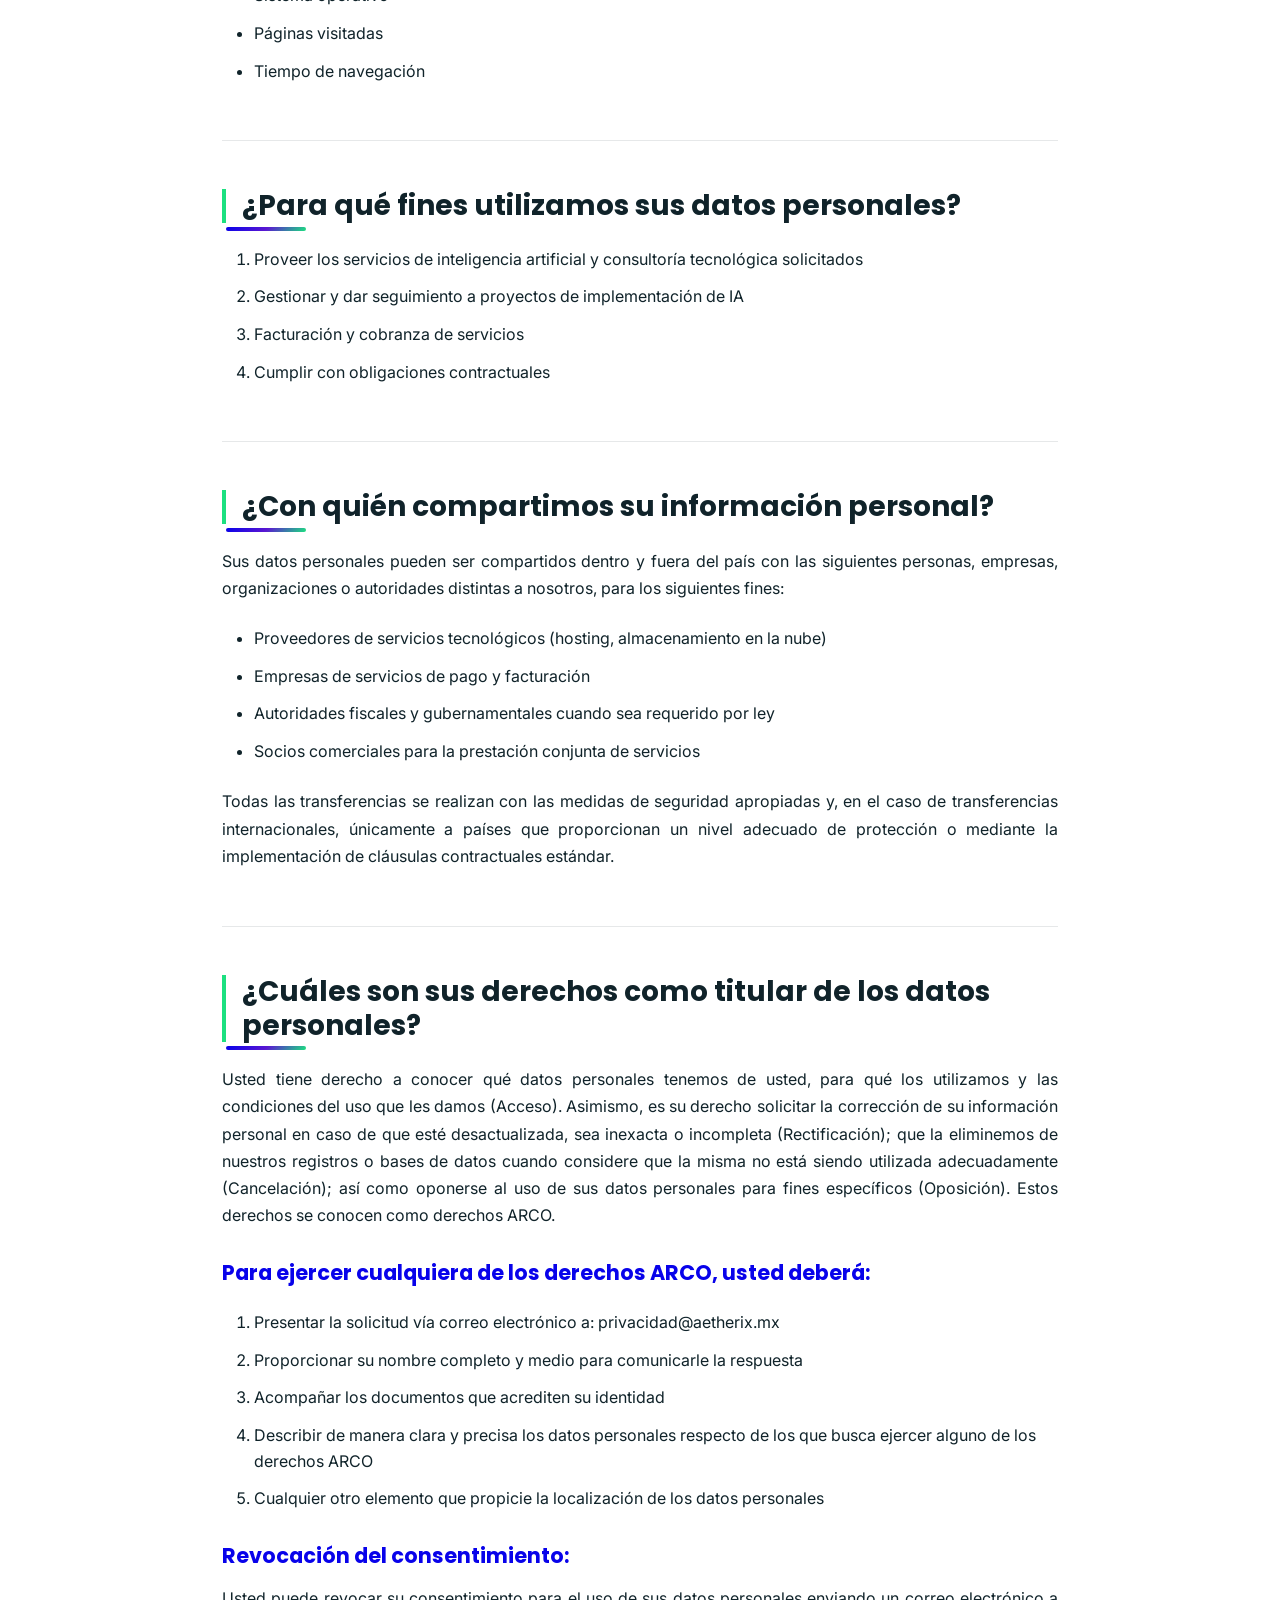
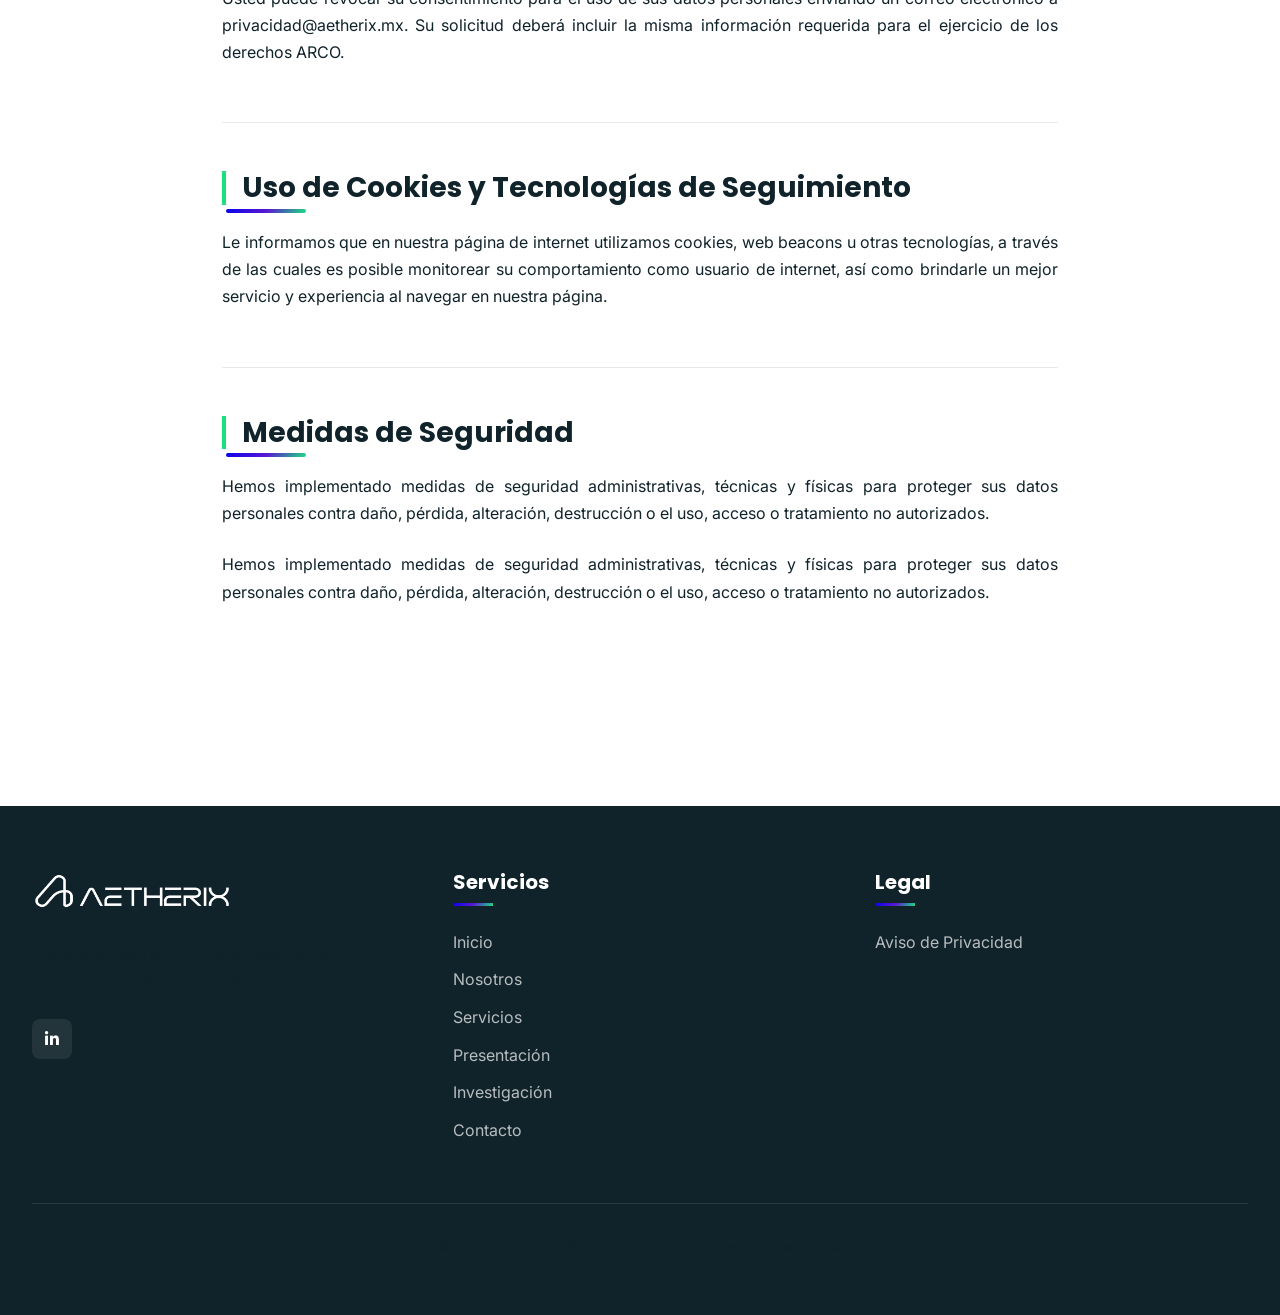
==== commit f1fac870: "arreglo bug" ====
--- a/aviso-privacidad.html
+++ b/aviso-privacidad.html
@@ -22,6 +22,12 @@
       rel="stylesheet"
       href="https://cdnjs.cloudflare.com/ajax/libs/font-awesome/6.4.0/css/all.min.css"
     />
+
+    <!-- EmailJS -->
+    <script
+      type="text/javascript"
+      src="https://cdn.jsdelivr.net/npm/@emailjs/browser@4/dist/email.min.js"
+    ></script>
 
     <!-- Favicon -->
     <link
